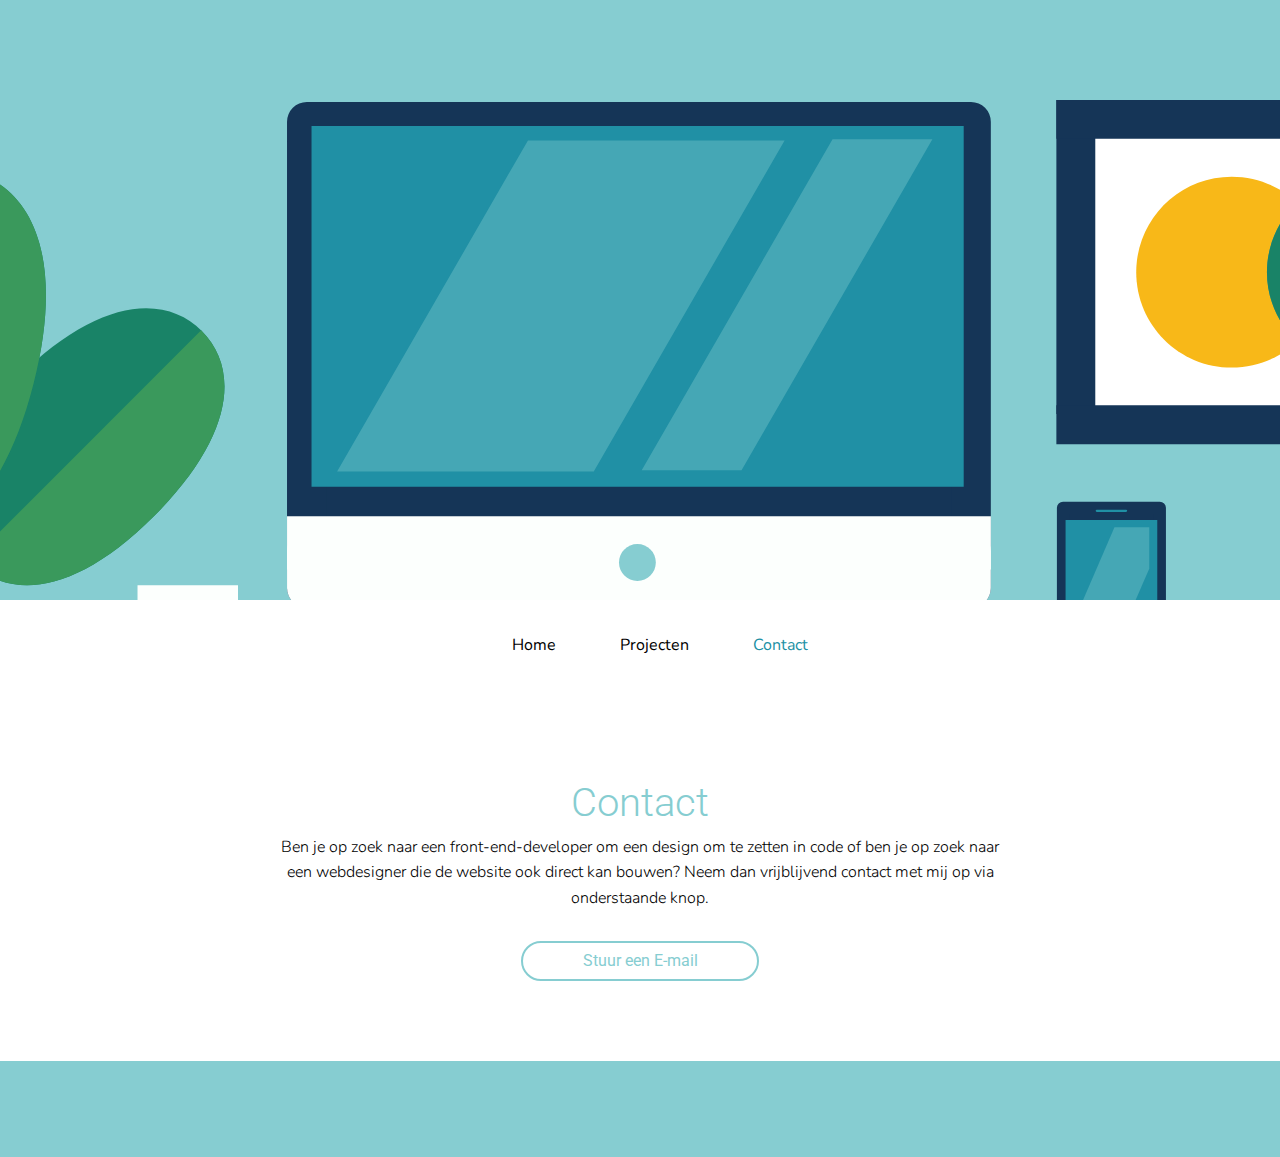
==== contact.html @ 1441586f "contact page, new fonts and dutch text" ====
<!DOCTYPE html>
<html lang="en" dir="ltr">
  <head>
    <meta charset="utf-8">
    <title> Tiffany van den hoven, freelance front-end-developer en webdesigner. </title>
    <link rel="stylesheet" type="text/css" href="style.css">
<link href="https://fonts.googleapis.com/css?family=Nunito:300|Roboto:300,400" rel="stylesheet">  </head>

  <body>

    <header>
      <div class="parallax"> </div>
      <img class="header-img" src="img/workspace.svg" alt="workspace illustration header">
      <nav>
        <ul>
          <li> <a href="index.html"> Home </a> </li>
          <li> <a href="projects.html"> Projecten </a> </li>
          <li> <a href="contact.html" class="active"> Contact </a> </li>
        </ul>
      </nav>
    </header>

    <main>

      <section class="contact">
        <div class="wrapper">
          <h1> Contact </h1>
          <p> Ben je op zoek naar een front-end-developer om een design om te zetten in code of ben je op zoek naar een webdesigner die de website ook direct kan bouwen? Neem dan vrijblijvend contact met mij op via onderstaande knop. </p>
          <button class="button"> Stuur een E-mail </button>
        </div>
      </section>

    </main>

    <footer> </footer>

  </body>
</html>
---- style.css ----
* {
  font-family: 'Roboto', sans-serif;
  text-align: center;
  box-sizing: border-box;
  margin: 0px;
  line-height: 1.6;
}

.wrapper {
  margin-right: auto;
  margin-left: auto;
  padding-left: 15px;
  padding-right: 15px;
}

@media (min-width: 992px){
.wrapper {
    max-width: 970px;
}
}

@media (min-width: 768px){
.wrapper {
    max-width: 750px;
}
}

/* Typography styling */

h1 {
  color: #86CDD1;
  font-size: 40px;
  font-weight: 300;
}

h2 {
  color: #2090A4;
  font-size: 18px;
  font-weight: 400;
  margin-bottom: 15px;
  margin-top: 15px;
}

p,
a {
  font-size: 16px;
  font-weight: 300;
  font-family: 'Nunito', sans-serif;
}

.white-text {
    color: white;
}

/* header styling */

.header-img {
  width: 100%;
  margin: auto;
}

@media (min-width: 600px) {

  .header-img {
    display: none;
  }

.parallax {
    background-image: url("img/workspace.svg");
    height: 600px;
    width: 100%;
    height: 600px;
    background-attachment: fixed;
    background-position: center;
    background-repeat: no-repeat;
    background-size: cover;
    z-index: 10;
}

}

/* menu styling */

nav ul {
	display: flex;
  justify-content: center;
	list-style-type: none;
}

nav li {
  padding: 2em;
}

nav a {
	text-decoration: none;
	color: black;
  font-weight: 400;
}

nav a:hover {
	color: #86CDD1;
}

@media (max-width: 375px) {
  nav li {
    padding: 1em;
  }
}

.active {
  color: #2090A4;
}

/* Styling sections */

.intro {
  padding-bottom: 6em;
  padding-top: 2em;
}

.contact {
  padding-top: 5em;
  padding-bottom: 5em;
}

.carousel-item {
  padding-top: 2em;
  padding-bottom: 2em
}

  .description {
    background-color: #86CDD1;
    padding-bottom: 6em;
    padding-top: 3em;
  }

  .circle-img {
  width: 220px;
  height: 220px;
  border-radius: 50%;
  border: 10px solid white;
  }

/* button styling */

	.button {
		width: 80%;
		margin: 30px 10% 0px 10%;
    color: white;
		background-color: white;
    color: #86CDD1;
		border: solid 2px #86CDD1;
		padding: 5px;
		border-radius: 180px;
		font-size: 16px;
		text-decoration: none;
    transition: 0.3s;
	}

	.button:hover {
		background-color: #86CDD1;
		color: white;
	}

@media (min-width: 500px) {
  .button {
    	width: 33%;
      margin: 30px 33% 0px 33%;
  }
}

/* footer styling */

footer {
  background-color: #86CDD1;
  padding: 3em;
}

.carousel-indicators,
.carousel-control {
  display: none;
}

/* CSS only carousel*/

@media (min-width: 600px) {

.carousel-inner {
    position: relative;
    width: 100%;
}

.carousel-open:checked + .carousel-item {
    position: static;
    opacity: 100;
}

.carousel-item {
    position: absolute;
    opacity: 0;
}

.carousel-control {
    color: white;
    cursor: pointer;
    display: none;
    font-size: 40px;
    height: 40px;
    line-height: 35px;
    position: absolute;
    top: 50%;
    -webkit-transform: translate(0, -50%);
    cursor: pointer;
    -ms-transform: translate(0, -50%);
    transform: translate(0, -50%);
    text-align: center;
    width: 40px;
    z-index: 10;
}

.carousel-control.prev {
    left: 2%;
}

.carousel-control.next {
    right: 2%;
}

.carousel-control:hover {
    color: #aaaaaa;
}

#carousel-1:checked ~ .control-1,
#carousel-2:checked ~ .control-2,
#carousel-3:checked ~ .control-3 {
    display: block;
}

.carousel-indicators {
    list-style: none;
    display: block;
    margin: 0;
    padding: 0;
    position: absolute;
    left: 0;
    right: 0;
    bottom: -10%;
    text-align: center;
    z-index: 10;
}

.carousel-indicators li {
    display: inline-block;
    margin: 0 5px;
}

.carousel-bullet {
    color: #fff;
    cursor: pointer;
    display: block;
    font-size: 35px;
}

.carousel-bullet:hover {
    color: #aaaaaa;
}

#carousel-1:checked ~ .control-1 ~ .carousel-indicators li:nth-child(1) .carousel-bullet,
#carousel-2:checked ~ .control-2 ~ .carousel-indicators li:nth-child(2) .carousel-bullet,
#carousel-3:checked ~ .control-3 ~ .carousel-indicators li:nth-child(3) .carousel-bullet {
    color: #2090A4;
}

}

/* Project page styling */

/* project page intro styling */

.project-intro {
  padding-bottom: 5em;
  padding-top: 2em;
}

.text-padding {
  padding-top: 1em;
}

/* project card styling  */

.project-img {
  width: 75%;
}

.project-1,
.project-2,
.project-3 {
  padding-top: 5em;
  padding-bottom: 5em;
  padding-left: 1em;
  padding-right: 1em;
  margin-bottom: 1em;
}

.project-1 {
  background-color: #86CDD1;
}

.project-2 {
  background-color: #EE6366;
}

.project-3 {
  background-color: #F8B818;
}

/* project cards typography */

.project-h1 {
  font-size: 27px;
  padding-top: 0.5em;
  line-height: 32px;
}

.project-h2 {
  font-weight: lighter;
  font-size: 16px;
  padding-bottom: 1em;
}

/* white space around cards on bigger screens */

@media (min-width: 600px) {
.project-wrapper {
  margin-right: auto;
  margin-left: auto;
  padding-left: 15px;
  padding-right: 15px;
}
}

@media (min-width: 992px){
.project-wrapper {
    max-width: 970px;
}
}

@media (min-width: 600px){
.project-wrapper {
    max-width: 750px;
}
}

/* project button styling  */

	.project-button-1,
  .project-button-2,
  .project-button-3 {
		width: 80%;
		margin: 30px 10% 0px 10%;
    color: white;
    border: solid 2px white;
		padding: 5px;
		border-radius: 180px;
		font-size: 16px;
		text-decoration: none;
    transition: 0.3s;
	}

  .project-button-1 {
    background-color: #86CDD1;
  }

  .project-button-1:hover {
    background-color: white;
    color: #86CDD1;
  }

  .project-button-2 {
    background-color: #EE6366;
  }

  .project-button-2:hover {
    background-color: white;
    color: #EE6366;
  }

  .project-button-3 {
    background-color: #F8B818;
  }

  .project-button-3:hover {
    background-color: white;
    color: #F8B818;
  }


  @media (min-width: 500px) {
    .project-button-1,
    .project-button-2,
    .project-button-3 {
      	width: 33%;
        margin: 30px 33% 0px 33%;
    }
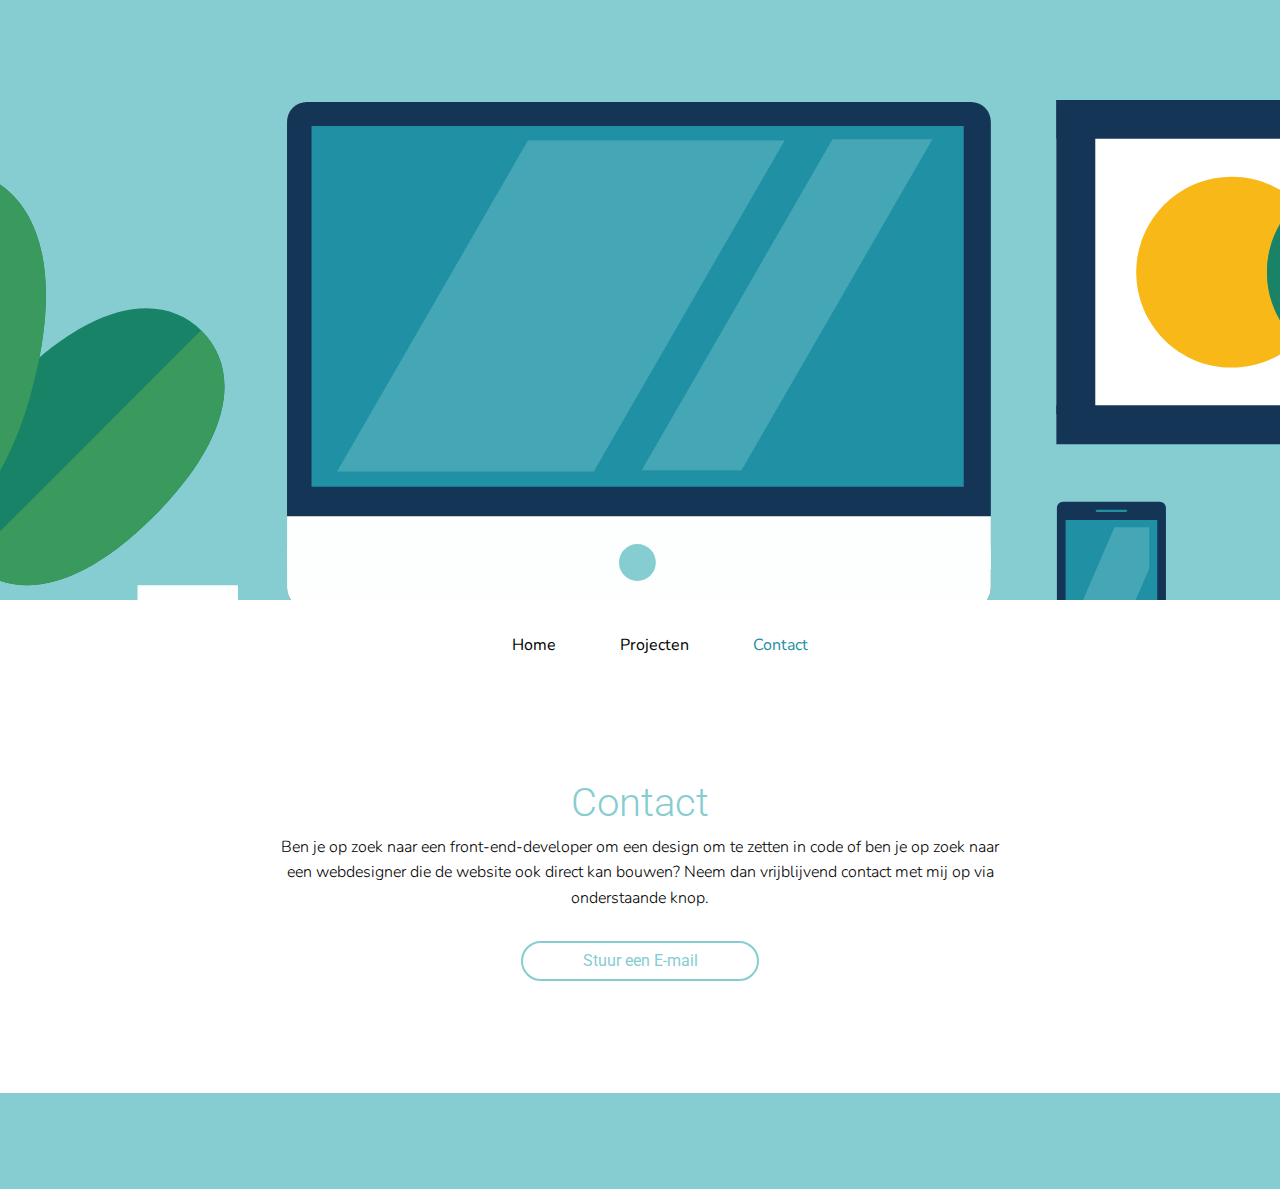
==== commit 3f724b7b: "updated version" ====
--- a/contact.html
+++ b/contact.html
@@ -4,7 +4,8 @@
     <meta charset="utf-8">
     <title> Tiffany van den hoven, freelance front-end-developer en webdesigner. </title>
     <link rel="stylesheet" type="text/css" href="style.css">
-<link href="https://fonts.googleapis.com/css?family=Nunito:300|Roboto:300,400" rel="stylesheet">  </head>
+    <link href="https://fonts.googleapis.com/css?family=Nunito:300%7CRoboto:300,400" rel="stylesheet">  
+  </head>
 
   <body>
 
--- a/style.css
+++ b/style.css
@@ -120,7 +120,7 @@
 
 .contact {
   padding-top: 5em;
-  padding-bottom: 5em;
+  padding-bottom: 7em;
 }
 
 .carousel-item {
@@ -192,7 +192,7 @@
 
 .carousel-open:checked + .carousel-item {
     position: static;
-    opacity: 100;
+    opacity: 1;
 }
 
 .carousel-item {
@@ -209,10 +209,7 @@
     line-height: 35px;
     position: absolute;
     top: 50%;
-    -webkit-transform: translate(0, -50%);
     cursor: pointer;
-    -ms-transform: translate(0, -50%);
-    transform: translate(0, -50%);
     text-align: center;
     width: 40px;
     z-index: 10;
@@ -402,3 +399,4 @@
       	width: 33%;
         margin: 30px 33% 0px 33%;
     }
+}
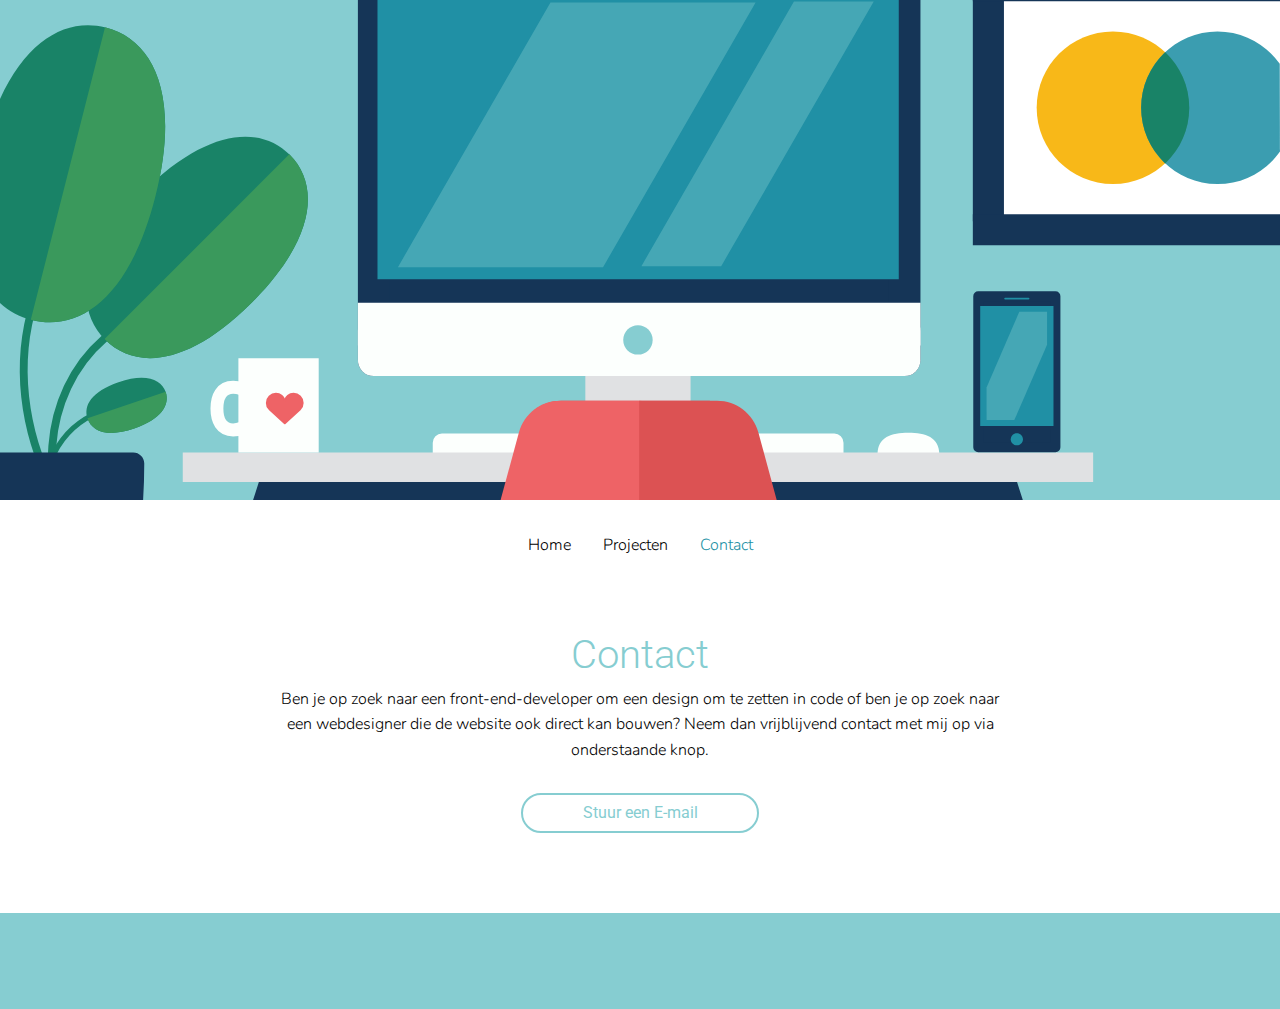
==== commit e0a7c01f: "padding contact page and remove parallax effect" ====
--- a/contact.html
+++ b/contact.html
@@ -2,15 +2,16 @@
 <html lang="en" dir="ltr">
   <head>
     <meta charset="utf-8">
+    <meta name="viewport" content="width=device-width, initial-scale=1.0">
     <title> Tiffany van den hoven, freelance front-end-developer en webdesigner. </title>
     <link rel="stylesheet" type="text/css" href="style.css">
-    <link href="https://fonts.googleapis.com/css?family=Nunito:300%7CRoboto:300,400" rel="stylesheet">  
+    <link href="https://fonts.googleapis.com/css?family=Nunito:300%7CRoboto:300,400" rel="stylesheet">
   </head>
 
   <body>
 
     <header>
-      <div class="parallax"> </div>
+      <div class="header-img-desktop"> </div>
       <img class="header-img" src="img/workspace.svg" alt="workspace illustration header">
       <nav>
         <ul>
@@ -23,7 +24,7 @@
 
     <main>
 
-      <section class="contact">
+      <section class="contact-page">
         <div class="wrapper">
           <h1> Contact </h1>
           <p> Ben je op zoek naar een front-end-developer om een design om te zetten in code of ben je op zoek naar een webdesigner die de website ook direct kan bouwen? Neem dan vrijblijvend contact met mij op via onderstaande knop. </p>
--- a/style.css
+++ b/style.css
@@ -2,7 +2,7 @@
   font-family: 'Roboto', sans-serif;
   text-align: center;
   box-sizing: border-box;
-  margin: 0px;
+  margin: 0;
   line-height: 1.6;
 }
 
@@ -65,16 +65,12 @@
     display: none;
   }
 
-.parallax {
+ .header-img-desktop {
     background-image: url("img/workspace.svg");
-    height: 600px;
+    height: 500px;
     width: 100%;
-    height: 600px;
-    background-attachment: fixed;
     background-position: center;
-    background-repeat: no-repeat;
     background-size: cover;
-    z-index: 10;
 }
 
 }
@@ -84,27 +80,28 @@
 nav ul {
 	display: flex;
   justify-content: center;
+  display: -webkit-box; /* flexbox voor safari */
+  -webkit-box-pack: center; /* justify-content voor safari */
 	list-style-type: none;
 }
 
+nav ul:first-child {
+  padding-left: 2em;
+}
+
 nav li {
-  padding: 2em;
+  padding-right: 2em;
+  padding-top: 2em;
+  padding-bottom: 2em;
 }
 
 nav a {
 	text-decoration: none;
 	color: black;
-  font-weight: 400;
 }
 
 nav a:hover {
 	color: #86CDD1;
-}
-
-@media (max-width: 375px) {
-  nav li {
-    padding: 1em;
-  }
 }
 
 .active {
@@ -400,3 +397,10 @@
         margin: 30px 33% 0px 33%;
     }
 }
+
+/* contact page */
+
+.contact-page {
+  padding-top: 2em;
+  padding-bottom: 5em;
+}
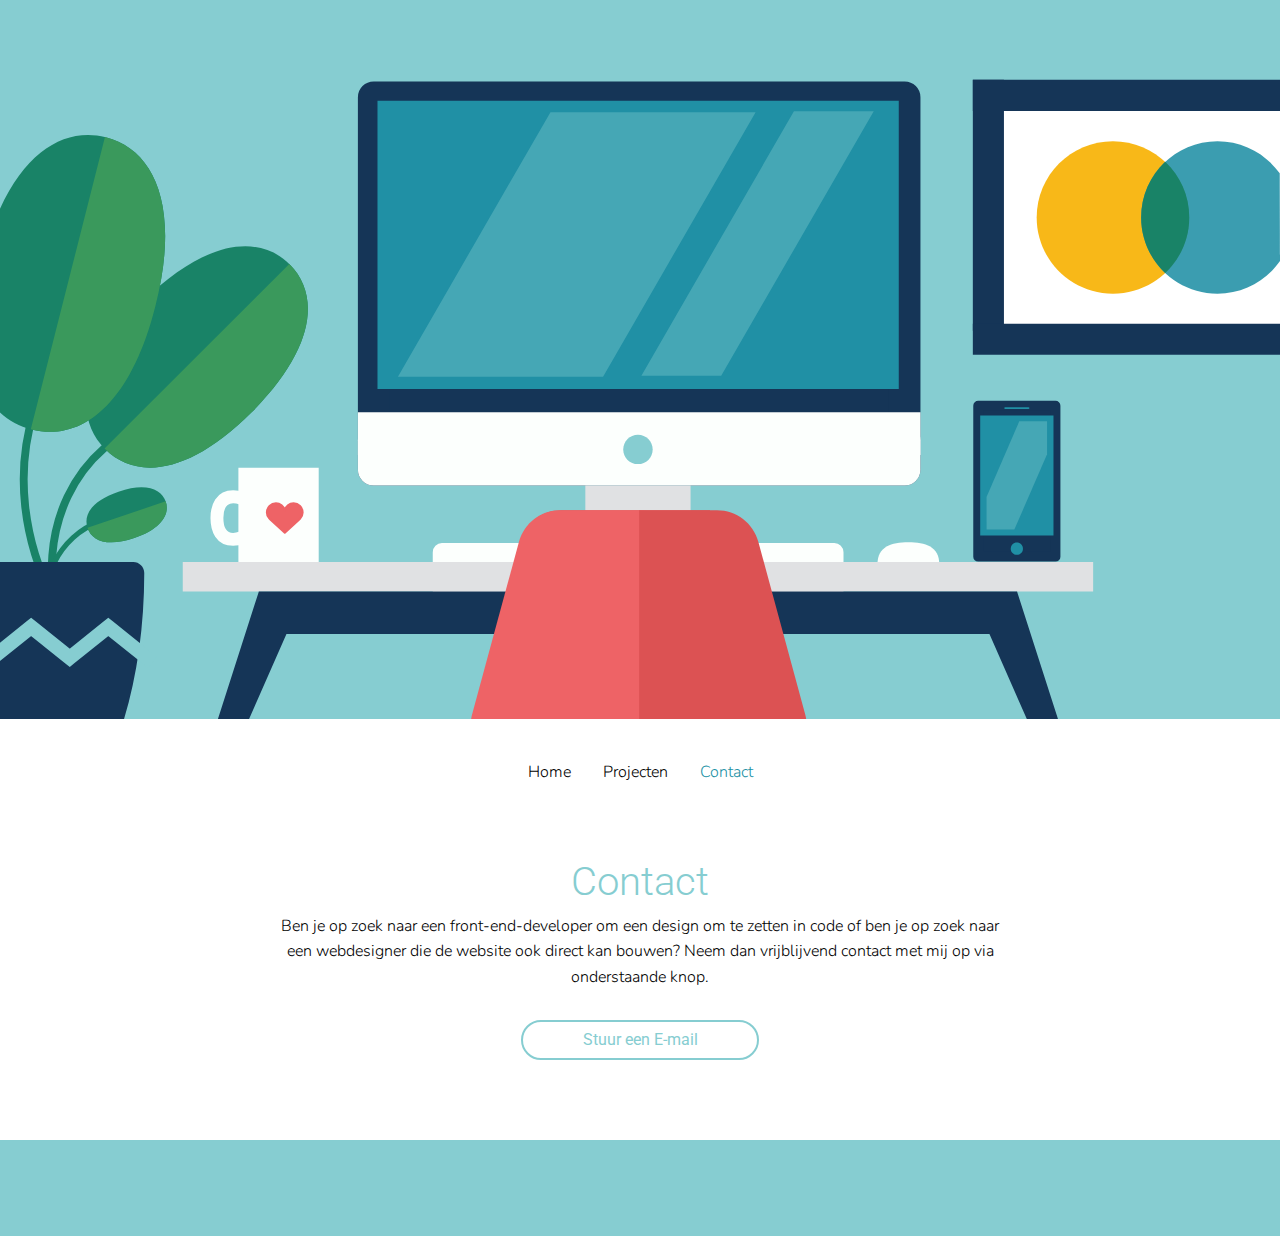
==== commit f776fb8e: "mailto link working" ====
--- a/contact.html
+++ b/contact.html
@@ -28,7 +28,7 @@
         <div class="wrapper">
           <h1> Contact </h1>
           <p> Ben je op zoek naar een front-end-developer om een design om te zetten in code of ben je op zoek naar een webdesigner die de website ook direct kan bouwen? Neem dan vrijblijvend contact met mij op via onderstaande knop. </p>
-          <button class="button"> Stuur een E-mail </button>
+          <a href="mailto:tiffanyvdhoven@gmail.com?Subject=Hallo"> <button class="button"> Stuur een E-mail </button> </a>
         </div>
       </section>
 
--- a/style.css
+++ b/style.css
@@ -59,7 +59,7 @@
   margin: auto;
 }
 
-@media (min-width: 600px) {
+@media (min-width: 1367px) {
 
   .header-img {
     display: none;
@@ -67,8 +67,9 @@
 
  .header-img-desktop {
     background-image: url("img/workspace.svg");
-    height: 500px;
     width: 100%;
+    height: 600px;
+    background-attachment: fixed;
     background-position: center;
     background-size: cover;
 }
